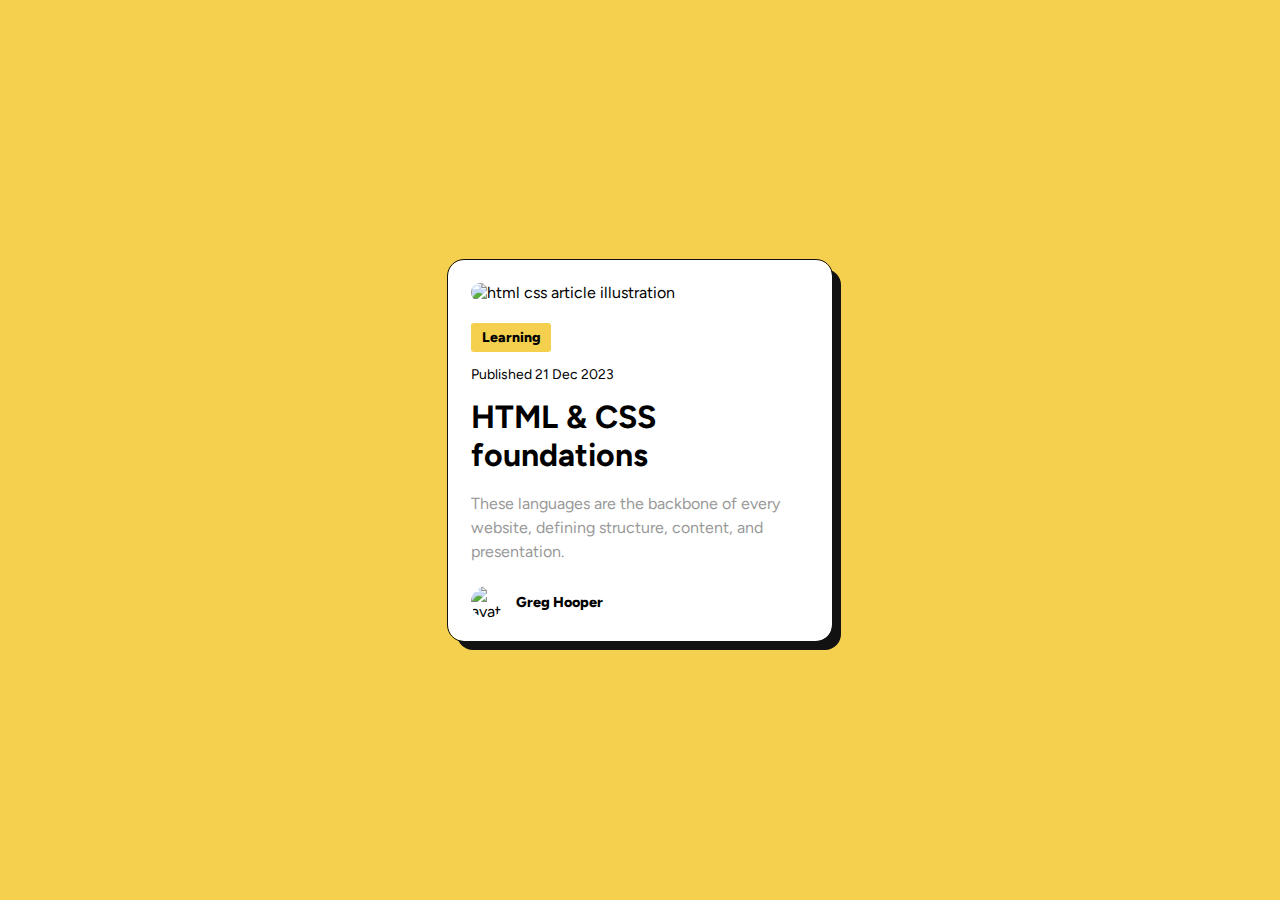
==== index.html @ b0c86dc0 "Add files via upload" ====
<!DOCTYPE html>
<html lang="en">
	<head>
		<meta charset="UTF-8" />
		<meta name="viewport" content="width=device-width, initial-scale=1.0" />
		<link rel="stylesheet" href="style.css" />

		<title>Frontend Mentor | Blog preview card</title>
	</head>
	<body>
		<div class="card">
			<img
				id="article-illustration"
				src="./assets/images/illustration-article.svg"
				alt="html css article illustration"
			/>
			<article>
				<div class="category">Learning</div>
				<div class="date-published">Published 21 Dec 2023</div>
				<h1>HTML & CSS foundations</h1>
				<p>
					These languages are the backbone of every website, defining structure,
					content, and presentation.
				</p>
				<div class="author">
					<img
						src="./assets/images/image-avatar.webp"
						alt="avatar of james hooper"
					/>
					<div class="author-name">Greg Hooper</div>
				</div>
			</article>
		</div>
	</body>
</html>
---- style.css ----
@import url("https://fonts.googleapis.com/css2?family=Figtree:ital,wght@0,500;1,500&display=swap");
@import url("https://fonts.googleapis.com/css2?family=Figtree:ital,wght@0,800;1,800&display=swap");

*,
*::before,
* ::after {
	margin: 0px;
	padding: 0px;
	box-sizing: border-box;
	border: none;
}

:root {
	--primaryClr--300: hsl(47, 88%, 63%);
	--neutralClr--100: hsl(0, 0%, 100%);
	--neutralClr--400: hsl(0, 0%, 50%);
	--neutralClr--900: hsl(0, 0%, 7%);
	--ff-base: "Figtree", sans-serif;
	--fw--regular: 400;
	--fs--base: 16px;
	--fw--bold: 800;
}

body {
	min-height: 100dvh;
	display: flex;
	justify-content: center;
	align-items: center;
	background-color: var(--primaryClr--300);
	font-family: var(--ff-base);
}
.card {
	display: flex;
	flex-direction: column;
	justify-items: center;
	max-width: 384px;
	max-height: 522px;
	background-color: var(--neutralClr--100);
	border-radius: 1rem;
	outline: 1px solid var(--neutralClr--900);
	box-shadow: 9px 9px var(--neutralClr--900);
	overflow: hidden;
}
.card img {
	border-radius: 2.2rem;
}
#article-illustration {
	width: 100%;
	padding: 23px;
}

article {
	display: flex;
	flex-direction: column;
	padding: 23px;
	margin-top: -25px;
}
.category {
	padding: 6px 10px;
	width: 80px;
	border-radius: 3px;
	text-align: center;
	font-weight: var(--fw--bold);
	font-size: 14px;
	background-color: var(--primaryClr--300);
}

.date-published {
	font-size: 14px;
	padding-top: 14px;
}

h1 {
	padding-top: 15px;
}
h1:hover {
	cursor: pointer;
	color: var(--primaryClr--300);
}
.card:hover {
	box-shadow: 16px 18px var(--neutralClr--900);
}
p {
	line-height: 1.5rem;
	padding-top: 18px;
	color: hsl(0, 0%, 60%);
}
.author {
	display: flex;
	gap: 0.8rem;
	align-items: center;
	padding-top: 22px;
}
.author img {
	width: 32px;
	height: 32px;
}
.author-name {
	font-weight: var(--fw--bold);
	font-size: 0.9rem;
}

/* -------------MOBILE--------------- */

@media screen and (max-width: 375px) {
	.card {
		width: 325px;
		height: 500px;
	}

	h1 {
		font-size: 1.275rem;
	}

	.card:hover {
		box-shadow: 12px 14px var(--neutralClr--900);
	}

	.category {
		margin-top: 5px;
		font-size: 12px;
		width: 72px;
	}
	.date-published {
		font-size: 13px;
	}
	p {
		font-size: 14px;
		line-height: 1.4rem;
	}
	.author {
		padding-top: 40px;
		
	}
}
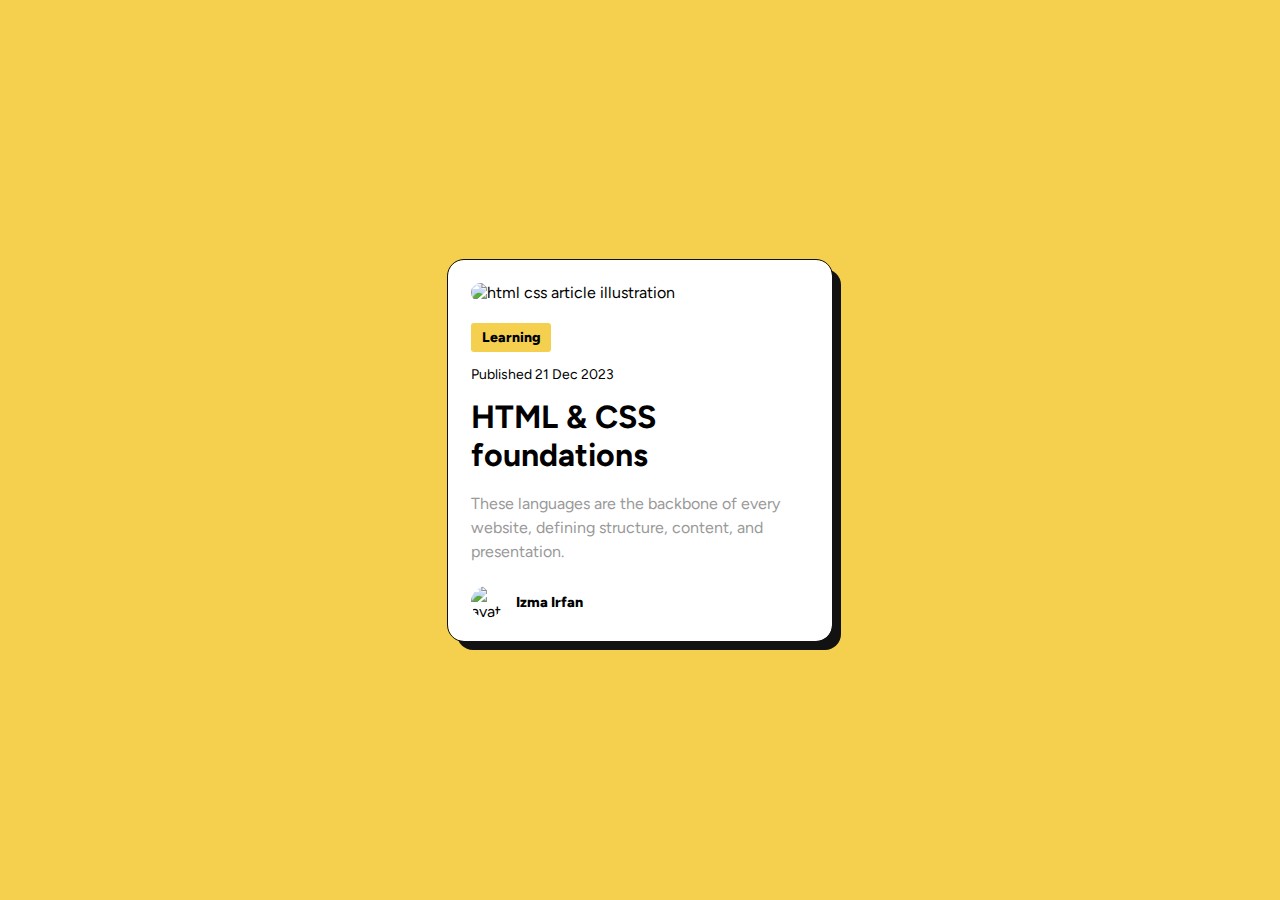
==== commit 7a498c43: "Update index.html" ====
--- a/index.html
+++ b/index.html
@@ -27,7 +27,7 @@
 						src="./assets/images/image-avatar.webp"
 						alt="avatar of james hooper"
 					/>
-					<div class="author-name">Greg Hooper</div>
+					<div class="author-name">Izma Irfan</div>
 				</div>
 			</article>
 		</div>
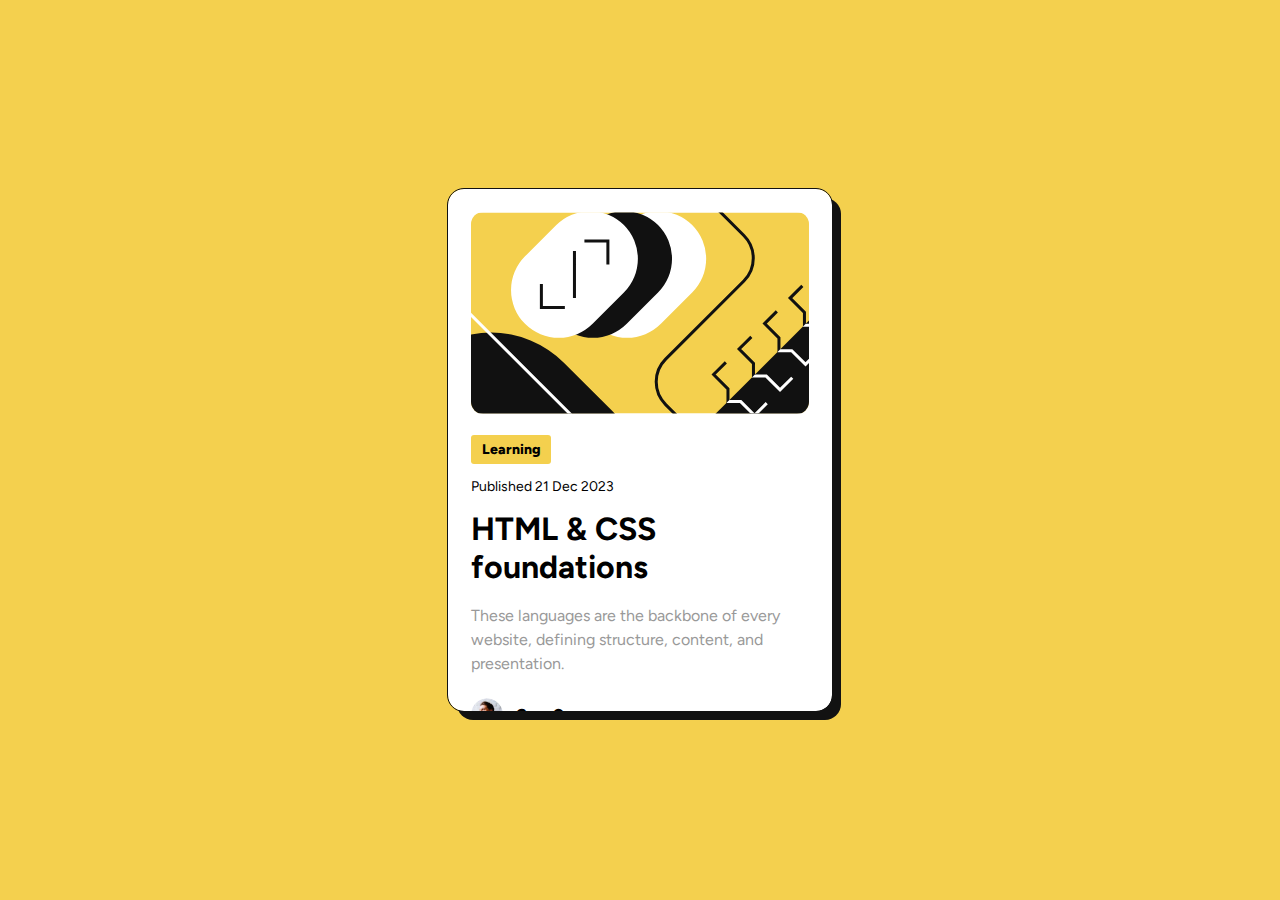
==== commit 586ef072: "Update index.html" ====
--- a/index.html
+++ b/index.html
@@ -11,7 +11,7 @@
 		<div class="card">
 			<img
 				id="article-illustration"
-				src="./assets/images/illustration-article.svg"
+				src="illustration-article.svg"
 				alt="html css article illustration"
 			/>
 			<article>
@@ -24,10 +24,10 @@
 				</p>
 				<div class="author">
 					<img
-						src="./assets/images/image-avatar.webp"
+						src="image-avatar.webp"
 						alt="avatar of james hooper"
 					/>
-					<div class="author-name">Izma Irfan</div>
+					<div class="author-name">Greg Cooper</div>
 				</div>
 			</article>
 		</div>
